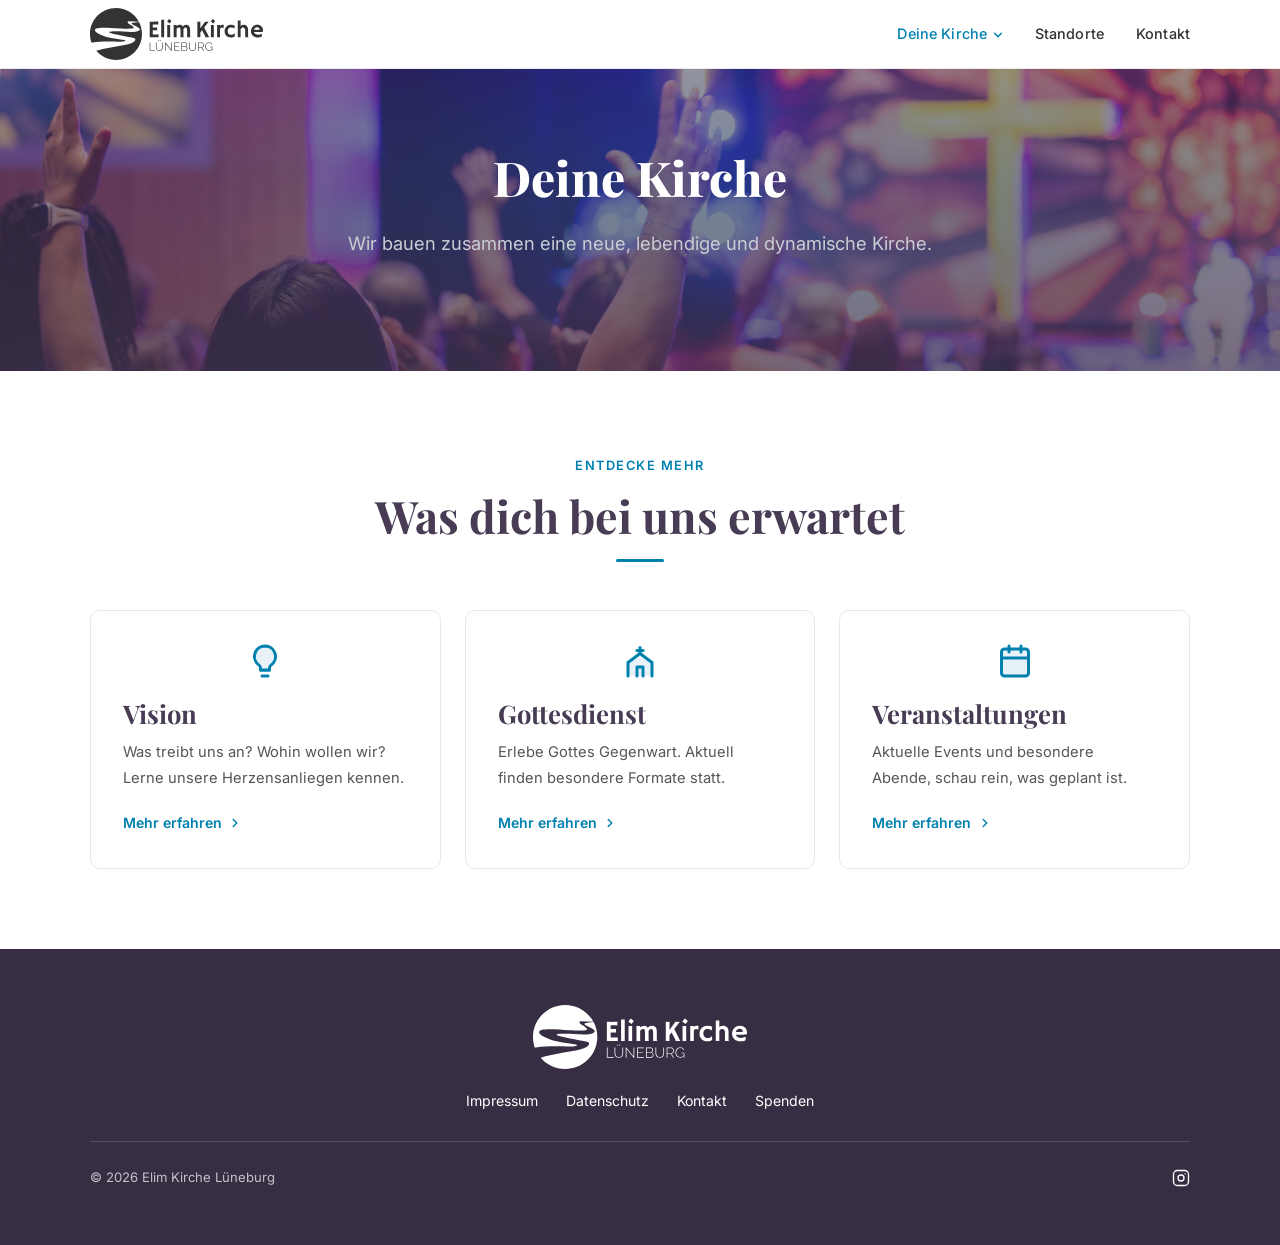
==== deine-kirche/index.html @ acca5836 "Add initial Elim Winsen site Static GitHub Pages site: home, Deine Kirche section, Media section, St" ====
<!DOCTYPE html>
<html lang="de">
<head>
  <meta charset="UTF-8" />
  <meta name="viewport" content="width=device-width, initial-scale=1.0" />
  <title>Deine Kirche - Elim Kirche Lüneburg</title>
  <link rel="preconnect" href="https://fonts.googleapis.com" />
  <link rel="preconnect" href="https://fonts.gstatic.com" crossorigin />
  <link href="https://fonts.googleapis.com/css2?family=Playfair+Display:wght@700;800&family=Inter:wght@400;500;600&display=swap" rel="stylesheet" />
  <link rel="stylesheet" href="../css/style.css" />
</head>
<body>

  <!-- NAVIGATION -->
  <nav class="nav">
    <div class="nav-inner">
      <a href="../index.html" class="nav-logo"><img src="../images/logo.svg" alt="Elim Kirche Lüneburg"></a>
      <button class="nav-toggle" id="navToggle" aria-label="Menü öffnen">
        <span></span><span></span><span></span>
      </button>
      <ul class="nav-links" id="navLinks">
        <li class="nav-dropdown is-current">
          <a class="nav-dropdown-toggle active">
            Deine Kirche
            <svg class="nav-dropdown-caret" viewBox="0 0 12 12" width="10" height="10" aria-hidden="true">
              <path d="M2 4l4 4 4-4" fill="none" stroke="currentColor" stroke-width="1.8" stroke-linecap="round" stroke-linejoin="round"/>
            </svg>
          </a>
          <ul class="nav-dropdown-menu">
            <li><a href="vision.html">Vision</a></li>
            <li><a href="gottesdienst.html">Gottesdienst</a></li>
            <li><a href="veranstaltungen.html">Veranstaltungen</a></li>
          </ul>
        </li>
        <li><a href="../standorte.html">Standorte</a></li>
        <li><a href="../kontakt.html">Kontakt</a></li>
      </ul>
    </div>
  </nav>

  <!-- HERO -->
  <section class="hero hero--page">
    <div class="hero-inner">
      <h1>Deine Kirche</h1>
      <p>Wir bauen zusammen eine neue, lebendige und dynamische Kirche.</p>
    </div>
  </section>

  <!-- SUB-PAGE CARD GRID -->
  <section class="section">
    <div class="section-inner">
      <div class="text-center" style="margin-bottom:3rem;">
        <span class="section-label">Entdecke mehr</span>
        <h2 class="section-title">Was dich bei uns erwartet</h2>
        <div class="divider"></div>
      </div>

      <div class="grid-3">

        <!-- Vision -->
        <a href="vision.html" class="card-link">
          <div class="card">
            <div class="card-icon">
              <svg viewBox="0 0 24 24"><path d="M9 18h6"/><path d="M10 22h4"/><path d="M12 2a7 7 0 0 0-4 12.74c.63.5 1 1.26 1 2.06V18h6v-1.2c0-.8.37-1.56 1-2.06A7 7 0 0 0 12 2z"/></svg>
            </div>
            <h3>Vision</h3>
            <p style="font-size:0.92rem;">Was treibt uns an? Wohin wollen wir? Lerne unsere Herzensanliegen kennen.</p>
            <div class="card-arrow">
              Mehr erfahren
              <svg viewBox="0 0 24 24"><polyline points="9 18 15 12 9 6"/></svg>
            </div>
          </div>
        </a>

        <!-- Gottesdienst -->
        <a href="gottesdienst.html" class="card-link">
          <div class="card">
            <div class="card-icon">
              <svg viewBox="0 0 24 24"><path d="M12 3v4"/><path d="M10 5h4"/><path d="M4 22V13l8-6 8 6v9"/><path d="M10 22v-6h4v6"/></svg>
            </div>
            <h3>Gottesdienst</h3>
            <p style="font-size:0.92rem;">Erlebe Gottes Gegenwart. Aktuell finden besondere Formate statt.</p>
            <div class="card-arrow">
              Mehr erfahren
              <svg viewBox="0 0 24 24"><polyline points="9 18 15 12 9 6"/></svg>
            </div>
          </div>
        </a>

        <!-- Veranstaltungen -->
        <a href="veranstaltungen.html" class="card-link">
          <div class="card">
            <div class="card-icon">
              <svg viewBox="0 0 24 24"><rect x="3" y="4" width="18" height="18" rx="2" ry="2"/><line x1="16" y1="2" x2="16" y2="6"/><line x1="8" y1="2" x2="8" y2="6"/><line x1="3" y1="10" x2="21" y2="10"/></svg>
            </div>
            <h3>Veranstaltungen</h3>
            <p style="font-size:0.92rem;">Aktuelle Events und besondere Abende, schau rein, was geplant ist.</p>
            <div class="card-arrow">
              Mehr erfahren
              <svg viewBox="0 0 24 24"><polyline points="9 18 15 12 9 6"/></svg>
            </div>
          </div>
        </a>

      </div>
    </div>
  </section>

  <!-- FOOTER -->
  <footer class="footer">
    <div class="footer-inner">
      <div class="footer-brand">
        <div class="footer-logo"><img src="../images/logo.svg" alt="Elim Kirche Lüneburg"></div>
      </div>
      <nav class="footer-links">
        <a href="../impressum.html">Impressum</a>
        <a href="../datenschutz.html">Datenschutz</a>
        <a href="../kontakt.html">Kontakt</a>
        <a href="../kontakt.html#spenden">Spenden</a>
      </nav>
      <div class="footer-bottom">
        <p class="footer-copy">&copy; 2026 Elim Kirche Lüneburg</p>
        <div class="footer-social">
          <a href="https://www.instagram.com/elim.lueneburg/" target="_blank" rel="noopener" aria-label="Instagram">
            <svg viewBox="0 0 24 24"><rect x="2" y="2" width="20" height="20" rx="5" ry="5"/><circle cx="12" cy="12" r="4"/><path d="M17.5 6.5h.01"/></svg>
          </a>
        </div>
      </div>
    </div>
  </footer>

  <script>
    const toggle = document.getElementById('navToggle');
    const links  = document.getElementById('navLinks');
    toggle.addEventListener('click', () => links.classList.toggle('is-open'));
  </script>

</body>
</html>
---- css/style.css ----
/* ===================================================
   Elim Kirche Lüneburg — Main Stylesheet
   =================================================== */

/* --- Google Fonts are imported in HTML <head> --- */

/* ===================================================
   1. CSS RESET & BASE
   =================================================== */
*, *::before, *::after {
  box-sizing: border-box;
  margin: 0;
  padding: 0;
}

html {
  scroll-behavior: smooth;
}

body {
  font-family: 'Inter', sans-serif;
  font-size: 16px;
  line-height: 1.7;
  color: #1a1a1a;
  background-color: #ffffff;
}

img {
  max-width: 100%;
  display: block;
}

a {
  color: inherit;
  text-decoration: none;
}

ul {
  list-style: none;
}

/* ===================================================
   2. TYPOGRAPHY
   =================================================== */
h1, h2, h3, h4 {
  font-family: 'Playfair Display', serif;
  font-weight: 700;
  line-height: 1.2;
  font-variant-ligatures: none;
}

h1 { font-size: clamp(2.2rem, 5vw, 3.8rem); }
h2 { font-size: clamp(1.8rem, 3.5vw, 2.8rem); }
h3 { font-size: clamp(1.2rem, 2.5vw, 1.6rem); }
h4 { font-size: 1.15rem; }

p {
  font-size: 1.05rem;
  color: #4a4a4a;
  line-height: 1.8;
}

/* ===================================================
   3. LAYOUT UTILITY
   =================================================== */
.container {
  max-width: 1100px;
  margin: 0 auto;
  padding: 0 2rem;
}

.section {
  padding: 5rem 2rem;
}

.section-inner {
  max-width: 1100px;
  margin: 0 auto;
}

.section--gray {
  background-color: #f9f9f9;
}

.section--dark {
  background-color: #483B54;
  color: #fff;
}

.text-center {
  text-align: center;
}

/* ===================================================
   4. NAVIGATION
   =================================================== */
.nav {
  position: sticky;
  top: 0;
  z-index: 1000;
  background-color: #ffffff;
  border-bottom: 1px solid #ebebeb;
  padding: 0 2rem;
}

.nav-inner {
  max-width: 1100px;
  margin: 0 auto;
  display: flex;
  align-items: center;
  justify-content: space-between;
  height: 68px;
}

.nav-logo {
  display: inline-flex;
  align-items: center;
  color: #483B54;
}

.nav-logo img {
  height: 52px;
  width: auto;
  display: block;
  filter: brightness(0) invert(0.2);
}

.nav-links {
  display: flex;
  align-items: center;
  gap: 2rem;
}

.nav-links a {
  font-size: 0.9rem;
  font-weight: 500;
  color: #333;
  transition: color 0.2s ease;
  letter-spacing: 0.01em;
}

.nav-links a:hover {
  color: #0081AF;
}

.nav-links a.active {
  color: #0081AF;
}

/* Dropdown */
.nav-dropdown {
  position: relative;
}

.nav-dropdown-toggle {
  display: inline-flex;
  align-items: center;
  gap: 0.35rem;
}

.nav-dropdown-caret {
  transition: transform 0.2s ease;
}

.nav-dropdown:hover .nav-dropdown-caret,
.nav-dropdown:focus-within .nav-dropdown-caret {
  transform: rotate(180deg);
}

.nav-dropdown-menu {
  position: absolute;
  top: calc(100% + 6px);
  left: 50%;
  transform: translateX(-50%) translateY(-6px);
  background: #ffffff;
  border: 1px solid #ebebeb;
  border-radius: 8px;
  box-shadow: 0 12px 32px rgba(0, 0, 0, 0.08);
  padding: 0.5rem 0;
  min-width: 200px;
  list-style: none;
  margin: 0;
  opacity: 0;
  visibility: hidden;
  transition: opacity 0.18s ease, visibility 0.18s ease, transform 0.18s ease;
  z-index: 1100;
}

.nav-dropdown:hover .nav-dropdown-menu,
.nav-dropdown:focus-within .nav-dropdown-menu {
  opacity: 1;
  visibility: visible;
  transform: translateX(-50%) translateY(0);
}

.nav-dropdown-menu li {
  margin: 0;
}

.nav-dropdown-menu a {
  display: block;
  padding: 0.55rem 1.25rem;
  font-size: 0.88rem;
  color: #333;
  white-space: nowrap;
}

.nav-dropdown-menu a:hover,
.nav-dropdown-menu a.active {
  background: rgba(0, 129, 175, 0.08);
  color: #0081AF;
}

/* Mobile nav toggle */
.nav-toggle {
  display: none;
  flex-direction: column;
  gap: 5px;
  cursor: pointer;
  background: none;
  border: none;
  padding: 4px;
}

.nav-toggle span {
  display: block;
  width: 24px;
  height: 2px;
  background-color: #483B54;
  border-radius: 2px;
  transition: all 0.3s ease;
}

/* ===================================================
   5. HERO SECTION
   =================================================== */
.hero {
  background-color: #483B54;
  background-image: url('../images/pexels-caleboquendo-34328517.jpg');
  background-size: cover;
  background-position: center;
  background-repeat: no-repeat;
  color: #ffffff;
  padding: 7rem 2rem 7rem;
  text-align: center;
  position: relative;
  overflow: hidden;
}

.hero::before {
  content: '';
  position: absolute;
  inset: 0;
  background:
    radial-gradient(ellipse at 60% 40%, rgba(0, 129, 175, 0.18) 0%, transparent 65%),
    linear-gradient(180deg, rgba(72, 59, 84, 0.55) 0%, rgba(72, 59, 84, 0.75) 100%);
  pointer-events: none;
}

.hero-inner {
  max-width: 820px;
  margin: 0 auto;
  position: relative;
  z-index: 1;
}

.hero h1 {
  color: #ffffff;
  margin-bottom: 1.25rem;
  font-weight: 800;
}

.hero p {
  font-size: 1.15rem;
  color: #c9cdd4;
  max-width: 600px;
  margin: 0 auto 2rem;
  line-height: 1.75;
}

/* Hero — page-level variant (slightly smaller) */
.hero--page {
  padding: 5rem 2rem 5rem;
}

.hero--page h1 {
  font-size: clamp(2rem, 4vw, 3rem);
}

/* ===================================================
   6. BUTTONS
   =================================================== */
.btn {
  display: inline-block;
  padding: 0.8rem 1.8rem;
  border-radius: 6px;
  font-family: 'Inter', sans-serif;
  font-size: 0.95rem;
  font-weight: 600;
  cursor: pointer;
  transition: all 0.22s ease;
  letter-spacing: 0.01em;
  border: 2px solid transparent;
}

.btn-primary {
  background-color: #0081AF;
  color: #ffffff;
  border-color: #0081AF;
}

.btn-primary:hover {
  background-color: #1A9BCC;
  border-color: #1A9BCC;
  transform: translateY(-1px);
}

.btn-outline {
  background-color: transparent;
  color: #0081AF;
  border-color: #0081AF;
}

.btn-outline:hover {
  background-color: #0081AF;
  color: #ffffff;
  transform: translateY(-1px);
}

.btn-outline-white {
  background-color: transparent;
  color: #ffffff;
  border-color: rgba(255, 255, 255, 0.5);
}

.btn-outline-white:hover {
  background-color: rgba(255, 255, 255, 0.1);
  border-color: #ffffff;
}

/* ===================================================
   7. CARDS
   =================================================== */
.card {
  background-color: #ffffff;
  border: 1px solid #e8e8e8;
  border-radius: 10px;
  padding: 2rem;
  transition: box-shadow 0.25s ease, transform 0.25s ease;
}

.card:hover {
  box-shadow: 0 8px 32px rgba(0, 0, 0, 0.1);
  transform: translateY(-3px);
}

/* Static cards (no hover lift — purely informational) */
.dinner-card:hover,
.event-card:hover,
.card--static:hover,
.card--static.group-card:hover {
  transform: none;
  box-shadow: none;
}

.dinner-card {
  position: relative;
  overflow: hidden;
  border-color: transparent;
  color: #fff;
  padding: 0;
  background:
    linear-gradient(180deg, rgba(0,0,0,0.45) 0%, rgba(0,0,0,0.7) 100%),
    url('../images/pizza_stock_dinnerparty.jpg') center center / cover no-repeat;
  min-height: 320px;
}

.dinner-card-inner {
  position: relative;
  z-index: 1;
  padding: 2rem;
  display: flex;
  flex-direction: column;
  min-height: 320px;
}

.dinner-card-bottom {
  margin-top: auto;
}

.card-icon {
  display: flex;
  align-items: center;
  justify-content: center;
  margin-bottom: 1.2rem;
}

.card-icon svg {
  width: 36px;
  height: 36px;
  stroke: #0081AF;
  fill: #E6F2F7;
  stroke-width: 2;
  stroke-linecap: round;
  stroke-linejoin: round;
}

.card h3 {
  margin-bottom: 0.6rem;
  color: #483B54;
}

.card p {
  font-size: 0.95rem;
  color: #555;
}

/* Card link variant */
.card-link {
  display: block;
  text-decoration: none;
  color: inherit;
}

.card-link .card-arrow {
  display: inline-flex;
  align-items: center;
  gap: 0.4rem;
  margin-top: 1.2rem;
  font-size: 0.88rem;
  font-weight: 600;
  color: #0081AF;
}

.card-link .card-arrow svg {
  width: 14px;
  height: 14px;
  stroke: #0081AF;
  fill: none;
  stroke-width: 2.5;
  stroke-linecap: round;
  stroke-linejoin: round;
  transition: transform 0.2s ease;
}

.card-link:hover .card-arrow svg {
  transform: translateX(3px);
}

/* Multiple links within a card (e.g. Google Maps + Website) */
.card-links {
  display: flex;
  flex-direction: column;
  align-items: center;
  gap: 0.5rem;
  margin-top: 1.2rem;
}

.card-links .card-arrow {
  display: inline-flex;
  align-items: center;
  gap: 0.4rem;
  font-size: 0.88rem;
  font-weight: 600;
  color: #0081AF;
  text-decoration: none;
}

.card-links .card-arrow svg {
  width: 14px;
  height: 14px;
  stroke: #0081AF;
  fill: none;
  stroke-width: 2.5;
  stroke-linecap: round;
  stroke-linejoin: round;
  transition: transform 0.2s ease;
}

.card-links .card-arrow:hover svg {
  transform: translateX(3px);
}

/* Sermon card */
.sermon-card {
  background-color: #ffffff;
  border: 1px solid #e8e8e8;
  border-radius: 10px;
  padding: 1.6rem 1.8rem;
  transition: box-shadow 0.25s ease, transform 0.25s ease;
}

.sermon-card:hover {
  box-shadow: 0 8px 32px rgba(0, 0, 0, 0.1);
  transform: translateY(-3px);
}

.sermon-card .sermon-meta {
  font-size: 0.82rem;
  font-weight: 600;
  color: #0081AF;
  text-transform: uppercase;
  letter-spacing: 0.06em;
  margin-bottom: 0.5rem;
}

.sermon-card h3 {
  font-size: 1.1rem;
  margin-bottom: 0.4rem;
  color: #483B54;
}

.sermon-card .sermon-date {
  font-size: 0.88rem;
  color: #888;
}

/* ===================================================
   8. GRID LAYOUTS
   =================================================== */
.grid-3 {
  display: grid;
  grid-template-columns: repeat(3, 1fr);
  gap: 1.5rem;
}

.grid-4 {
  display: grid;
  grid-template-columns: repeat(4, 1fr);
  gap: 1.5rem;
}

.grid-2 {
  display: grid;
  grid-template-columns: repeat(2, 1fr);
  gap: 2.5rem;
}

/* ===================================================
   9. TAGS / BADGES
   =================================================== */
.tag {
  display: inline-block;
  padding: 0.25rem 0.75rem;
  border-radius: 20px;
  font-size: 0.78rem;
  font-weight: 600;
  letter-spacing: 0.04em;
}

.tag-orange {
  background-color: #99D1EB;
  color: #006a91;
}

.btn-accent {
  background-color: #e05c1a;
  color: #ffffff;
  border-color: #e05c1a;
}

.btn-accent:hover {
  background-color: #E97636;
  border-color: #E97636;
  transform: translateY(-1px);
}

.tag-gray {
  background-color: #f0f0f0;
  color: #555;
}

/* ===================================================
   10. SECTION HEADINGS HELPER
   =================================================== */
.section-label {
  display: inline-block;
  font-size: 0.8rem;
  font-weight: 600;
  letter-spacing: 0.12em;
  text-transform: uppercase;
  color: #0081AF;
  margin-bottom: 0.8rem;
}

.section-title {
  margin-bottom: 1rem;
  color: #483B54;
}

.section-subtitle {
  font-size: 1.05rem;
  color: #555;
  max-width: 600px;
  margin-bottom: 2.5rem;
}

.section-subtitle--center {
  margin-left: auto;
  margin-right: auto;
}

/* ===================================================
   11. TWO-COLUMN CONTENT
   =================================================== */
.two-col {
  display: grid;
  grid-template-columns: 1fr 1fr;
  gap: 4rem;
  align-items: start;
}

.content-block h3 {
  font-size: 1.1rem;
  margin-bottom: 0.5rem;
  color: #483B54;
}

.content-block p {
  font-size: 0.97rem;
  color: #555;
  margin-bottom: 1.5rem;
}

.content-block .detail-row {
  display: flex;
  gap: 0.75rem;
  margin-bottom: 0.5rem;
  font-size: 0.95rem;
  color: #444;
}

.content-block .detail-icon {
  color: #0081AF;
  flex-shrink: 0;
  margin-top: 2px;
}

/* ===================================================
   12. PLATFORM CARDS
   =================================================== */
.platform-card {
  background-color: #ffffff;
  border: 1px solid #e8e8e8;
  border-radius: 10px;
  padding: 2rem;
  text-align: center;
  transition: box-shadow 0.25s ease, transform 0.25s ease;
}

.platform-card:hover {
  box-shadow: 0 8px 32px rgba(0, 0, 0, 0.1);
  transform: translateY(-3px);
}

.platform-card .platform-name {
  font-family: 'Playfair Display', serif;
  font-size: 1.25rem;
  font-weight: 700;
  color: #483B54;
  margin-bottom: 0.5rem;
}

.platform-card p {
  font-size: 0.92rem;
  color: #666;
  margin-bottom: 1.4rem;
}

/* ===================================================
   13. KLEINGRUPPEN CARDS
   =================================================== */
.group-card {
  background-color: #ffffff;
  border: 1px solid #e8e8e8;
  border-radius: 10px;
  padding: 1.4rem 1.6rem;
  transition: box-shadow 0.22s ease, transform 0.22s ease;
}

.group-card:hover {
  box-shadow: 0 6px 24px rgba(0, 0, 0, 0.09);
  transform: translateY(-2px);
}

.group-card h4 {
  font-family: 'Playfair Display', serif;
  font-size: 1rem;
  color: #483B54;
  margin-bottom: 0.4rem;
}

.group-card .group-desc {
  font-size: 0.88rem;
  color: #666;
  margin-bottom: 0.75rem;
}

/* ===================================================
   14. PAGE HEADER (Impressum / Datenschutz)
   =================================================== */
.page-header {
  background-color: #f9f9f9;
  padding: 3.5rem 2rem;
  border-bottom: 1px solid #ebebeb;
  text-align: center;
}

.page-header h1 {
  font-size: clamp(1.8rem, 3.5vw, 2.6rem);
  color: #483B54;
  text-align: center;
}

.page-content {
  padding: 4rem 2rem;
}

.page-content-inner {
  max-width: 780px;
  margin: 0 auto;
}

.page-content h2 {
  font-size: 1.4rem;
  margin: 2rem 0 0.6rem;
  color: #483B54;
}

.page-content p {
  font-size: 0.97rem;
  color: #555;
  margin-bottom: 1rem;
}

.page-content a {
  color: #0081AF;
}

.page-content a:hover {
  text-decoration: underline;
}

/* ===================================================
   15. FOOTER
   =================================================== */
.footer {
  background-color: #382E43;
  color: #ffffff;
  padding: 3.5rem 2rem;
}

.footer-inner {
  max-width: 1100px;
  margin: 0 auto;
  display: flex;
  flex-direction: column;
  align-items: center;
  text-align: center;
  gap: 1.25rem;
}

.footer-brand {
  display: flex;
  align-items: center;
  gap: 1.25rem;
  flex-wrap: wrap;
  justify-content: center;
}

.footer-logo {
  color: #ffffff;
}

.footer-logo img {
  height: 64px;
  width: auto;
  display: block;
  filter: brightness(0) invert(1);
}

.footer-tagline {
  font-style: italic;
  font-size: 0.95rem;
  color: #ffffff;
  margin: 0;
}

.footer-links {
  display: flex;
  gap: 1.75rem;
  flex-wrap: wrap;
  justify-content: center;
}

.footer-links a {
  font-size: 0.88rem;
  color: #ffffff;
  transition: color 0.2s ease;
}

.footer-links a:hover {
  color: #99D1EB;
}

.footer-copy {
  font-size: 0.82rem;
  color: rgba(255, 255, 255, 0.7);
  margin: 0;
}

.footer-bottom {
  width: 100%;
  border-top: 1px solid rgba(255, 255, 255, 0.15);
  padding-top: 1.5rem;
  margin-top: 0.5rem;
  display: flex;
  align-items: center;
  justify-content: space-between;
  gap: 1rem;
  flex-wrap: wrap;
}

.footer-social {
  display: flex;
  gap: 1rem;
  justify-content: center;
}

.footer-social a {
  display: flex;
  align-items: center;
  justify-content: center;
  color: #ffffff;
  transition: color 0.2s;
}

.footer-social a:hover {
  color: #99D1EB;
}

.footer-social svg {
  width: 18px;
  height: 18px;
  fill: none;
  stroke: currentColor;
  stroke-width: 1.75;
  stroke-linecap: round;
  stroke-linejoin: round;
}

/* ===================================================
   16. UTILITY CLASSES
   =================================================== */
.mt-1 { margin-top: 0.5rem; }
.mt-2 { margin-top: 1rem; }
.mt-3 { margin-top: 1.5rem; }
.mt-4 { margin-top: 2rem; }
.mt-5 { margin-top: 3rem; }
.mb-1 { margin-bottom: 0.5rem; }
.mb-2 { margin-bottom: 1rem; }
.mb-3 { margin-bottom: 1.5rem; }
.mb-4 { margin-bottom: 2rem; }
.mb-5 { margin-bottom: 3rem; }

.divider {
  width: 48px;
  height: 3px;
  background-color: #0081AF;
  border-radius: 2px;
  margin: 0 auto 2rem;
}

.divider--left {
  margin-left: 0;
}

/* Kontakt info */
.info-label {
  font-size: 0.78rem;
  font-weight: 600;
  text-transform: uppercase;
  letter-spacing: 0.1em;
  color: #0081AF;
  margin-bottom: 0.25rem;
}

.info-value {
  font-size: 1rem;
  color: #1a1a1a;
  margin-bottom: 0.2rem;
}

.info-sub {
  font-size: 0.88rem;
  color: #888;
}

.info-block {
  margin-bottom: 2rem;
}

/* IBAN block */
.bank-detail {
  background-color: #f9f9f9;
  border: 1px solid #e8e8e8;
  border-radius: 8px;
  padding: 1.25rem 1.5rem;
  margin-top: 1rem;
  font-size: 0.93rem;
  color: #333;
  line-height: 1.9;
}

.bank-detail strong {
  font-weight: 600;
}

/* ===================================================
   17. RESPONSIVE
   =================================================== */
@media (max-width: 900px) {
  .grid-4 {
    grid-template-columns: repeat(2, 1fr);
  }

  .grid-3 {
    grid-template-columns: repeat(2, 1fr);
  }

  .two-col {
    grid-template-columns: 1fr;
    gap: 2.5rem;
  }
}

@media (max-width: 680px) {
  .nav-links {
    display: none;
    position: absolute;
    top: 68px;
    left: 0;
    right: 0;
    background: #fff;
    flex-direction: column;
    align-items: flex-start;
    padding: 1.25rem 2rem 1.5rem;
    gap: 1.1rem;
    border-bottom: 1px solid #ebebeb;
    box-shadow: 0 8px 24px rgba(0,0,0,0.07);
  }

  .nav-links.is-open {
    display: flex;
  }

  .nav-toggle {
    display: flex;
  }

  /* Mobile dropdown: inline submenu, no hover */
  .nav-dropdown {
    width: 100%;
  }

  .nav-dropdown-menu {
    position: static;
    transform: none;
    opacity: 1;
    visibility: visible;
    box-shadow: none;
    border: none;
    padding: 0.5rem 0 0 1rem;
    min-width: 0;
    background: transparent;
  }

  .nav-dropdown-menu a {
    padding: 0.35rem 0;
  }

  .nav-dropdown:hover .nav-dropdown-menu,
  .nav-dropdown:focus-within .nav-dropdown-menu {
    transform: none;
  }

  .nav {
    position: sticky;
  }

  .grid-3,
  .grid-4 {
    grid-template-columns: 1fr;
  }

  .grid-2 {
    grid-template-columns: 1fr;
    gap: 1.5rem;
  }

  .hero {
    padding: 5rem 1.5rem;
  }

  .section {
    padding: 3.5rem 1.5rem;
  }
}
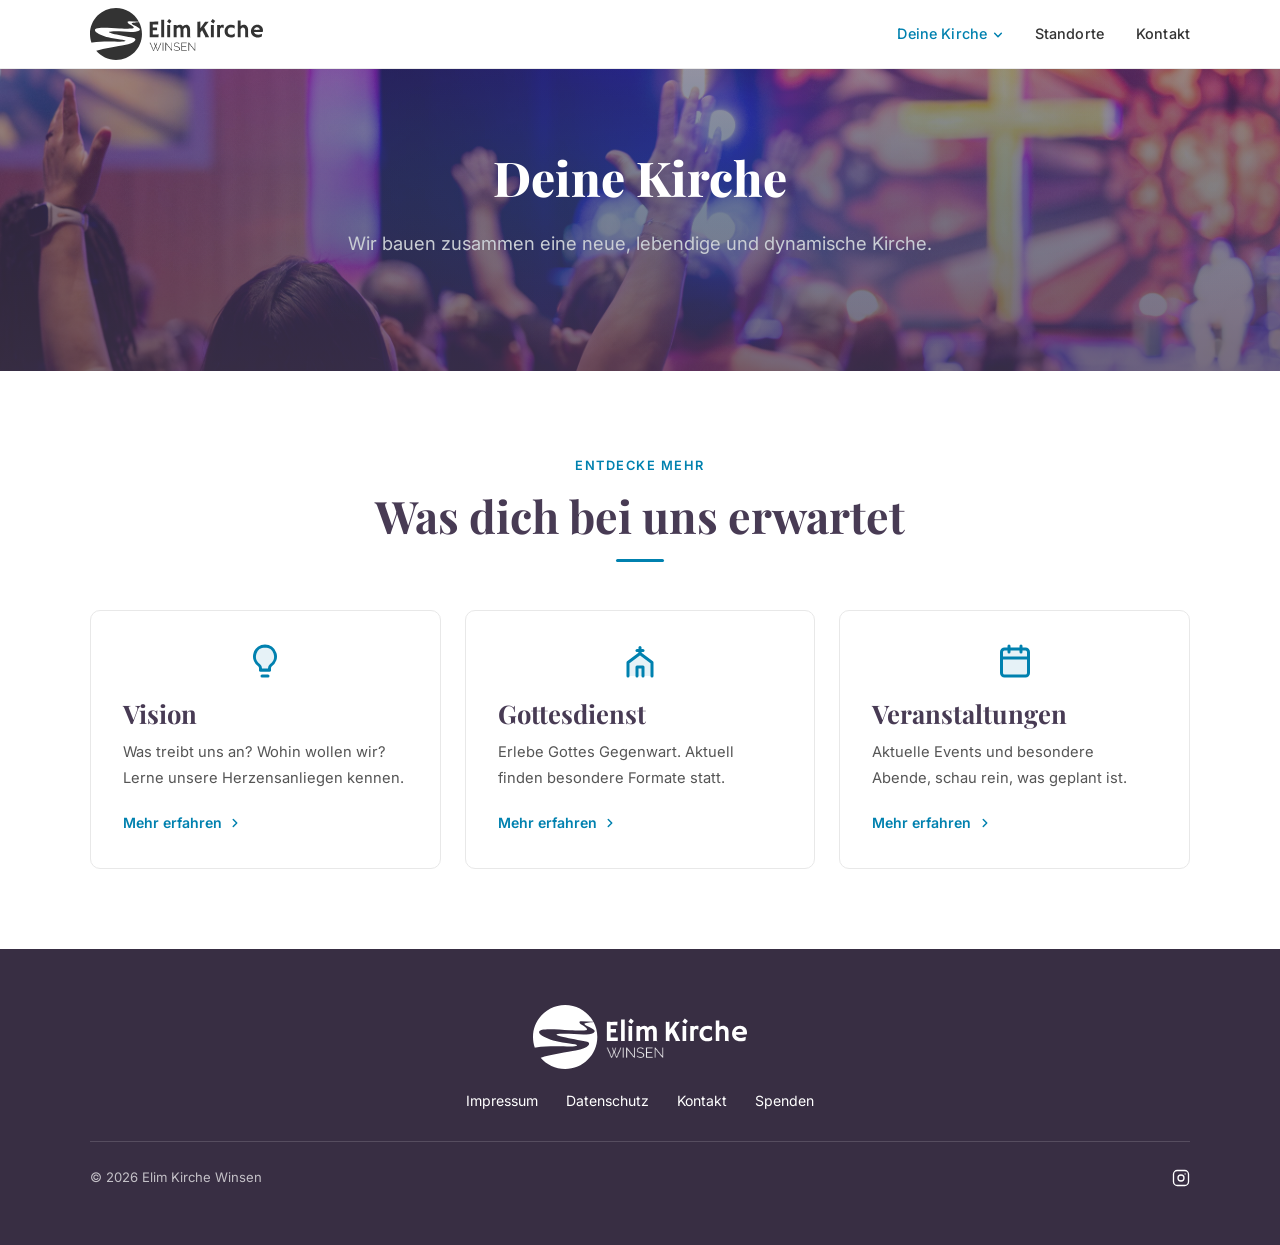
==== commit 9fb794f2: "Rebrand site to Elim Kirche Winsen - Swap LÜNEBURG for WINSEN lettering in the logo and update logo " ====
--- a/deine-kirche/index.html
+++ b/deine-kirche/index.html
@@ -3,7 +3,7 @@
 <head>
   <meta charset="UTF-8" />
   <meta name="viewport" content="width=device-width, initial-scale=1.0" />
-  <title>Deine Kirche - Elim Kirche Lüneburg</title>
+  <title>Deine Kirche - Elim Kirche Winsen</title>
   <link rel="preconnect" href="https://fonts.googleapis.com" />
   <link rel="preconnect" href="https://fonts.gstatic.com" crossorigin />
   <link href="https://fonts.googleapis.com/css2?family=Playfair+Display:wght@700;800&family=Inter:wght@400;500;600&display=swap" rel="stylesheet" />
@@ -14,7 +14,7 @@
   <!-- NAVIGATION -->
   <nav class="nav">
     <div class="nav-inner">
-      <a href="../index.html" class="nav-logo"><img src="../images/logo.svg" alt="Elim Kirche Lüneburg"></a>
+      <a href="../index.html" class="nav-logo"><img src="../images/logo.svg" alt="Elim Kirche Winsen"></a>
       <button class="nav-toggle" id="navToggle" aria-label="Menü öffnen">
         <span></span><span></span><span></span>
       </button>
@@ -110,7 +110,7 @@
   <footer class="footer">
     <div class="footer-inner">
       <div class="footer-brand">
-        <div class="footer-logo"><img src="../images/logo.svg" alt="Elim Kirche Lüneburg"></div>
+        <div class="footer-logo"><img src="../images/logo.svg" alt="Elim Kirche Winsen"></div>
       </div>
       <nav class="footer-links">
         <a href="../impressum.html">Impressum</a>
@@ -119,9 +119,9 @@
         <a href="../kontakt.html#spenden">Spenden</a>
       </nav>
       <div class="footer-bottom">
-        <p class="footer-copy">&copy; 2026 Elim Kirche Lüneburg</p>
+        <p class="footer-copy">&copy; 2026 Elim Kirche Winsen</p>
         <div class="footer-social">
-          <a href="https://www.instagram.com/elim.lueneburg/" target="_blank" rel="noopener" aria-label="Instagram">
+          <a href="https://www.instagram.com/elim.winsen/" target="_blank" rel="noopener" aria-label="Instagram">
             <svg viewBox="0 0 24 24"><rect x="2" y="2" width="20" height="20" rx="5" ry="5"/><circle cx="12" cy="12" r="4"/><path d="M17.5 6.5h.01"/></svg>
           </a>
         </div>
